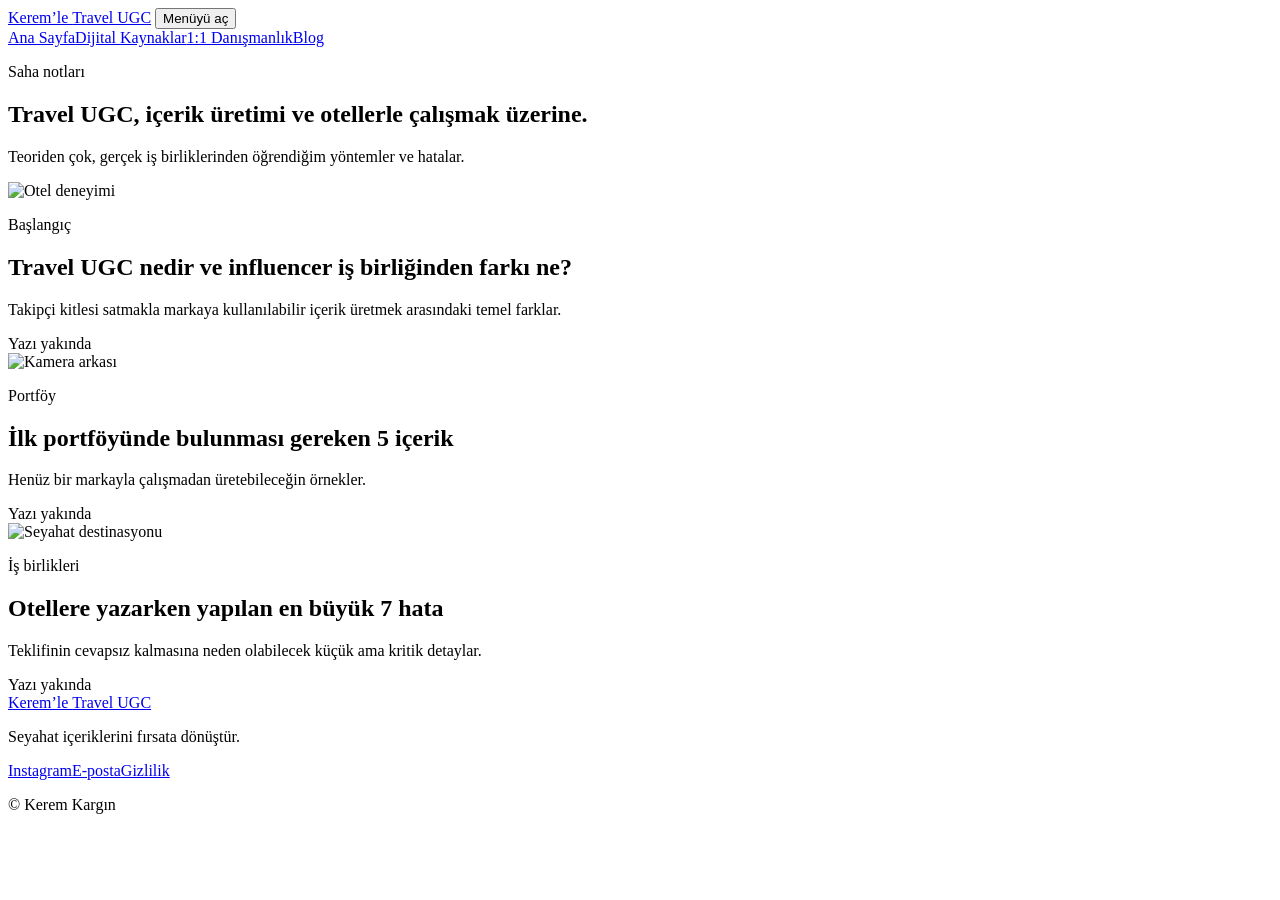
==== blog.html @ 32f386ed "Site: blog.html ekle" ====
<!doctype html>
<html lang="tr">
<head>
  <meta charset="utf-8">
  <meta name="viewport" content="width=device-width, initial-scale=1">
  <meta name="description" content="Travel UGC, otel iş birlikleri ve seyahat içerik üreticiliği yazıları.">
  <title>Blog | Kerem'le Travel UGC</title>
  <link rel="stylesheet" href="assets/css/style.css">
  <script src="assets/js/site.js" defer></script>
</head>
<body>
  <header class="site-header">
    <a class="brand" href="index.html">Kerem’le <span>Travel UGC</span></a>
    <button class="menu-toggle" type="button" aria-expanded="false" aria-controls="site-nav"><span></span><span></span><span></span><span class="sr-only">Menüyü aç</span></button>
    <nav id="site-nav" class="site-nav">
      <a href="index.html">Ana Sayfa</a><a href="kaynaklar.html">Dijital Kaynaklar</a><a href="danismanlik.html">1:1 Danışmanlık</a><a class="active" href="blog.html">Blog</a>
    </nav>
  </header>
  <main>
    <section class="page-hero section-shell">
      <p class="eyebrow">Saha notları</p>
      <h1>Travel UGC, içerik üretimi ve otellerle çalışmak üzerine.</h1>
      <p>Teoriden çok, gerçek iş birliklerinden öğrendiğim yöntemler ve hatalar.</p>
    </section>
    <section class="blog-grid section-shell">
      <article class="post-card post-featured">
        <div class="post-image media-frame" data-placeholder="hotel-experience-1.jpg"><img src="assets/images/hotel-experience-1.jpg" alt="Otel deneyimi" onerror="handleImageError(this)"></div>
        <div><p class="card-label">Başlangıç</p><h2>Travel UGC nedir ve influencer iş birliğinden farkı ne?</h2><p>Takipçi kitlesi satmakla markaya kullanılabilir içerik üretmek arasındaki temel farklar.</p><span class="coming-soon">Yazı yakında</span></div>
      </article>
      <article class="post-card">
        <div class="post-image media-frame" data-placeholder="behind-scenes.jpg"><img src="assets/images/behind-scenes.jpg" alt="Kamera arkası" onerror="handleImageError(this)"></div>
        <div><p class="card-label">Portföy</p><h2>İlk portföyünde bulunması gereken 5 içerik</h2><p>Henüz bir markayla çalışmadan üretebileceğin örnekler.</p><span class="coming-soon">Yazı yakında</span></div>
      </article>
      <article class="post-card">
        <div class="post-image media-frame" data-placeholder="hotel-experience-2.jpg"><img src="assets/images/hotel-experience-2.jpg" alt="Seyahat destinasyonu" onerror="handleImageError(this)"></div>
        <div><p class="card-label">İş birlikleri</p><h2>Otellere yazarken yapılan en büyük 7 hata</h2><p>Teklifinin cevapsız kalmasına neden olabilecek küçük ama kritik detaylar.</p><span class="coming-soon">Yazı yakında</span></div>
      </article>
    </section>
  </main>
  <footer class="site-footer">
    <div><a class="brand footer-brand" href="index.html">Kerem’le <span>Travel UGC</span></a><p>Seyahat içeriklerini fırsata dönüştür.</p></div>
    <div class="footer-links"><a href="https://www.instagram.com/keremletravelugc/" target="_blank" rel="noreferrer">Instagram</a><a href="mailto:keremletravelugc@gmail.com">E-posta</a><a href="gizlilik.html">Gizlilik</a></div>
    <p class="copyright">© <span data-current-year></span> Kerem Kargın</p>
  </footer>
</body>
</html>
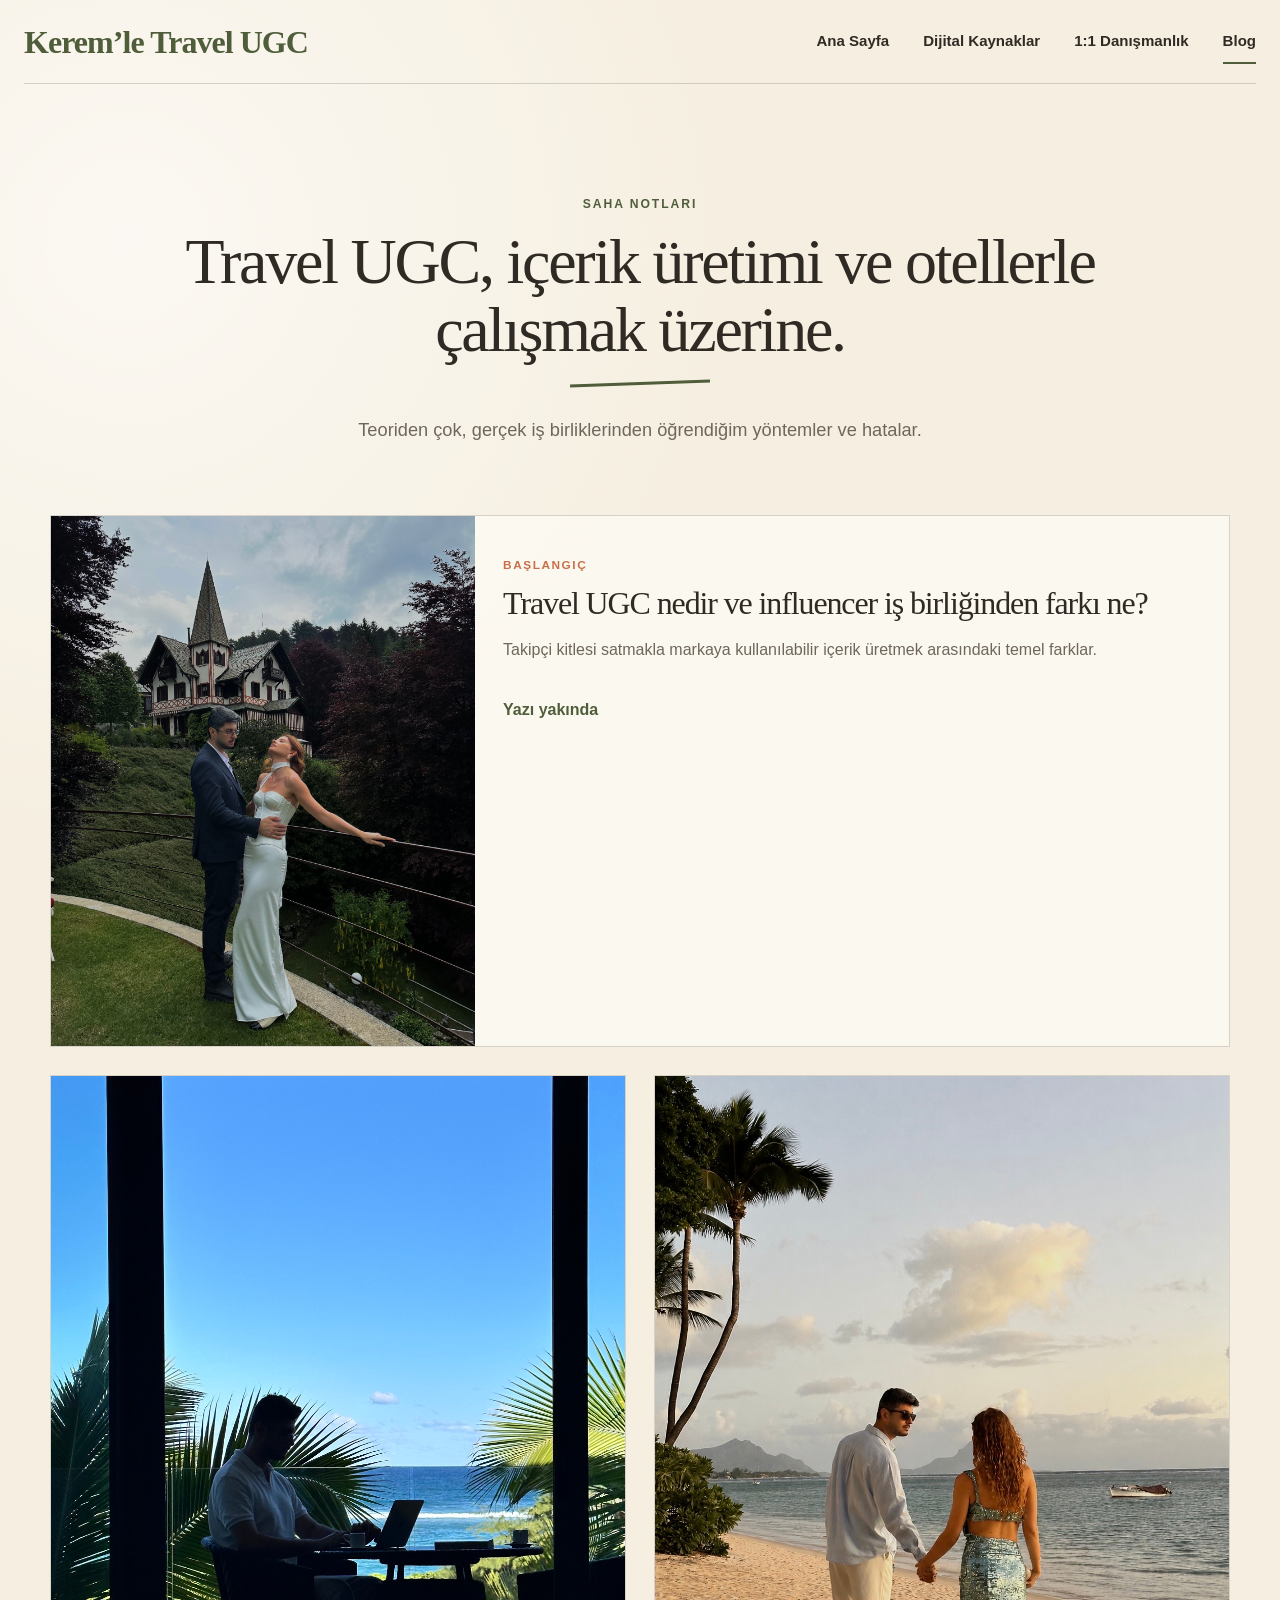
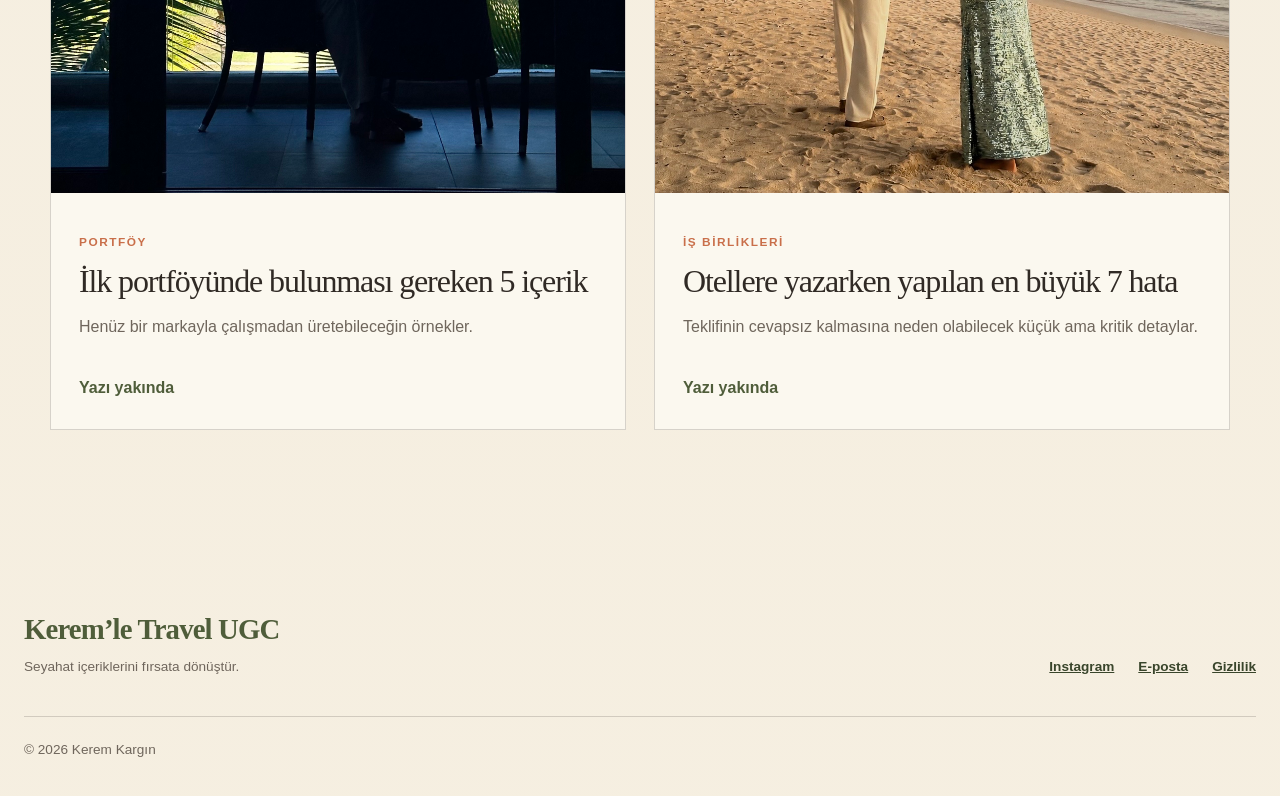
==== commit fb704f80: "JPEG görsel yollarını güncelle: blog.html" ====
--- a/blog.html
+++ b/blog.html
@@ -24,15 +24,15 @@
     </section>
     <section class="blog-grid section-shell">
       <article class="post-card post-featured">
-        <div class="post-image media-frame" data-placeholder="hotel-experience-1.jpg"><img src="assets/images/hotel-experience-1.jpg" alt="Otel deneyimi" onerror="handleImageError(this)"></div>
+        <div class="post-image media-frame" data-placeholder="hotel-experience-1.jpeg"><img src="assets/images/hotel-experience-1.jpeg" alt="Otel deneyimi" onerror="handleImageError(this)"></div>
         <div><p class="card-label">Başlangıç</p><h2>Travel UGC nedir ve influencer iş birliğinden farkı ne?</h2><p>Takipçi kitlesi satmakla markaya kullanılabilir içerik üretmek arasındaki temel farklar.</p><span class="coming-soon">Yazı yakında</span></div>
       </article>
       <article class="post-card">
-        <div class="post-image media-frame" data-placeholder="behind-scenes.jpg"><img src="assets/images/behind-scenes.jpg" alt="Kamera arkası" onerror="handleImageError(this)"></div>
+        <div class="post-image media-frame" data-placeholder="behind-scenes.jpeg"><img src="assets/images/behind-scenes.jpeg" alt="Kamera arkası" onerror="handleImageError(this)"></div>
         <div><p class="card-label">Portföy</p><h2>İlk portföyünde bulunması gereken 5 içerik</h2><p>Henüz bir markayla çalışmadan üretebileceğin örnekler.</p><span class="coming-soon">Yazı yakında</span></div>
       </article>
       <article class="post-card">
-        <div class="post-image media-frame" data-placeholder="hotel-experience-2.jpg"><img src="assets/images/hotel-experience-2.jpg" alt="Seyahat destinasyonu" onerror="handleImageError(this)"></div>
+        <div class="post-image media-frame" data-placeholder="hotel-experience-2.jpeg"><img src="assets/images/hotel-experience-2.jpeg" alt="Seyahat destinasyonu" onerror="handleImageError(this)"></div>
         <div><p class="card-label">İş birlikleri</p><h2>Otellere yazarken yapılan en büyük 7 hata</h2><p>Teklifinin cevapsız kalmasına neden olabilecek küçük ama kritik detaylar.</p><span class="coming-soon">Yazı yakında</span></div>
       </article>
     </section>
--- a/assets/css/style.css
+++ b/assets/css/style.css
@@ -0,0 +1,277 @@
+:root {
+  --cream: #f5eedf;
+  --warm-white: #fffdf8;
+  --sand: #e5d3b4;
+  --olive: #4f5d3a;
+  --olive-dark: #39452b;
+  --terracotta: #c96f4a;
+  --terracotta-dark: #a95031;
+  --espresso: #302a25;
+  --muted: #6f665c;
+  --line: rgba(48, 42, 37, 0.18);
+  --shadow: 0 24px 60px rgba(61, 47, 35, 0.16);
+  --serif: Georgia, "Times New Roman", serif;
+  --sans: Inter, ui-sans-serif, -apple-system, BlinkMacSystemFont, "Segoe UI", sans-serif;
+}
+
+* { box-sizing: border-box; }
+html { scroll-behavior: smooth; }
+body {
+  margin: 0;
+  color: var(--espresso);
+  background:
+    radial-gradient(circle at 10% 10%, rgba(255,255,255,.6), transparent 25%),
+    linear-gradient(rgba(245,238,223,.95), rgba(245,238,223,.95)),
+    repeating-linear-gradient(0deg, transparent 0 4px, rgba(80,65,45,.025) 5px);
+  font-family: var(--sans);
+  line-height: 1.65;
+}
+
+img { display: block; width: 100%; height: 100%; object-fit: cover; }
+a { color: inherit; }
+button, input { font: inherit; }
+.sr-only { position: absolute; width: 1px; height: 1px; padding: 0; margin: -1px; overflow: hidden; clip: rect(0,0,0,0); white-space: nowrap; border: 0; }
+.section-shell { width: min(1180px, calc(100% - 48px)); margin-inline: auto; }
+
+.site-header {
+  width: min(1320px, calc(100% - 48px));
+  min-height: 84px;
+  margin-inline: auto;
+  display: flex;
+  align-items: center;
+  justify-content: space-between;
+  border-bottom: 1px solid var(--line);
+  position: relative;
+  z-index: 20;
+}
+.brand {
+  text-decoration: none;
+  color: var(--olive);
+  font: 600 clamp(1.45rem, 2.5vw, 2.2rem)/1 var(--serif);
+  letter-spacing: -.03em;
+}
+.brand span { white-space: nowrap; }
+.site-nav { display: flex; align-items: center; gap: 34px; }
+.site-nav a { text-decoration: none; font-size: .94rem; font-weight: 600; position: relative; }
+.site-nav a::after { content: ""; position: absolute; left: 0; right: 100%; bottom: -10px; height: 2px; background: var(--olive); transition: right .2s ease; }
+.site-nav a:hover::after, .site-nav a.active::after { right: 0; }
+.menu-toggle { display: none; background: none; border: 0; padding: 8px; }
+.menu-toggle > span:not(.sr-only) { display: block; width: 25px; height: 2px; margin: 5px 0; background: var(--espresso); }
+
+.hero {
+  min-height: calc(100vh - 84px);
+  display: grid;
+  grid-template-columns: .9fr 1.1fr;
+  align-items: center;
+  gap: clamp(36px, 6vw, 86px);
+  padding-block: 72px 90px;
+}
+.eyebrow {
+  margin: 0 0 14px;
+  color: var(--olive);
+  font-size: .76rem;
+  font-weight: 800;
+  letter-spacing: .16em;
+  text-transform: uppercase;
+}
+h1, h2, h3 { font-family: var(--serif); line-height: 1.06; letter-spacing: -.035em; }
+h1 { margin: 0; font-size: clamp(3rem, 5.5vw, 5.6rem); font-weight: 500; }
+h2 { margin: 0; font-size: clamp(2.35rem, 4vw, 4.2rem); font-weight: 500; }
+h3 { font-size: 1.55rem; }
+.hero h1 { position: relative; }
+.hero h1::after { content: ""; display: block; width: 72%; height: 8px; margin-top: 15px; border-top: 4px solid var(--olive); border-radius: 50%; transform: rotate(-1deg); }
+.hero-lead { max-width: 620px; margin: 28px 0 0; color: var(--muted); font-size: clamp(1.05rem, 1.5vw, 1.25rem); }
+.hero-actions { display: flex; flex-wrap: wrap; gap: 16px; margin-top: 34px; }
+.button { min-height: 54px; padding: 14px 24px; border-radius: 8px; display: inline-flex; align-items: center; justify-content: center; gap: 18px; text-decoration: none; border: 1px solid transparent; font-weight: 750; cursor: pointer; transition: transform .18s ease, background .18s ease, color .18s ease; }
+.button:hover { transform: translateY(-2px); }
+.button-primary { background: var(--terracotta); color: white; }
+.button-primary:hover { background: var(--terracotta-dark); }
+.button-secondary { border-color: var(--olive); color: var(--olive-dark); }
+.button-secondary:hover { background: rgba(79,93,58,.08); }
+.proof-line { margin: 26px 0 0; color: var(--olive); font-weight: 700; }
+.proof-line span { display: inline-grid; place-items: center; width: 34px; height: 34px; border: 1px solid var(--olive); border-radius: 50%; margin-right: 8px; }
+
+.hero-visual { min-height: 630px; position: relative; }
+.photo-frame { background: var(--sand); padding: 12px; border: 1px solid rgba(48,42,37,.12); box-shadow: var(--shadow); }
+.photo-frame-hero { position: absolute; inset: 5% 2% 8% 4%; transform: rotate(-2.2deg); }
+.media-frame { position: relative; overflow: hidden; }
+.media-frame.is-placeholder::after {
+  content: attr(data-placeholder);
+  position: absolute;
+  inset: 0;
+  display: grid;
+  place-items: center;
+  padding: 30px;
+  text-align: center;
+  color: var(--olive-dark);
+  font-weight: 800;
+  letter-spacing: .05em;
+  background: linear-gradient(145deg, var(--sand), var(--cream));
+}
+.paper-note { position: absolute; z-index: 4; padding: 18px; font-family: "Segoe Print", "Bradley Hand", cursive; box-shadow: 0 14px 30px rgba(62,45,30,.2); transform: rotate(-4deg); }
+.paper-note-small { left: -4%; top: 6%; background: #e9dfc8; color: var(--muted); }
+.paper-note-orange { right: -3%; bottom: 3%; width: 210px; background: var(--terracotta); color: var(--espresso); transform: rotate(5deg); }
+.paper-note-orange strong { display: block; margin-bottom: 7px; font-family: var(--serif); font-size: 1.35rem; }
+.stamp { position: absolute; z-index: 5; left: 51%; bottom: 0; width: 146px; height: 116px; border-radius: 48% 42% 50% 45%; display: grid; place-items: center; text-align: center; color: var(--warm-white); background: var(--olive); font: 600 2rem/1 var(--serif); transform: rotate(-7deg); }
+.stamp small { display: block; font: 600 .72rem/1.25 var(--sans); }
+
+.intro { padding-block: 110px; text-align: center; }
+.intro h2::after, .page-hero h1::after { content: ""; display: block; width: 140px; border-top: 3px solid var(--olive); margin: 18px auto 0; transform: rotate(-2deg); }
+.feature-grid { display: grid; grid-template-columns: repeat(3, 1fr); gap: 22px; margin-top: 54px; text-align: left; }
+.feature-card, .resource-card { padding: 34px; background: rgba(255,253,248,.6); border: 1px solid var(--line); }
+.feature-card span { color: var(--terracotta); font: 600 1.1rem var(--serif); }
+.feature-card h3 { margin: 18px 0 10px; }
+.feature-card p, .resource-card p { margin: 0; color: var(--muted); }
+
+.story { padding-block: 90px 130px; display: grid; grid-template-columns: 1fr 1fr; gap: clamp(50px, 8vw, 110px); align-items: center; }
+.story-collage { min-height: 650px; position: relative; }
+.story-collage .portrait { position: absolute; inset: 0 18% 5% 0; transform: rotate(-3deg); }
+.story-small { position: absolute; z-index: 3; width: 48%; height: 44%; right: 0; bottom: 0; transform: rotate(5deg); }
+.story-copy > p:not(.eyebrow) { color: var(--muted); font-size: 1.05rem; }
+.metric-row { display: grid; grid-template-columns: repeat(3, 1fr); gap: 12px; margin-top: 34px; padding-top: 24px; border-top: 1px solid var(--line); }
+.metric-row strong { display: block; color: var(--olive); font: 600 2.25rem var(--serif); }
+.metric-row span { font-size: .8rem; color: var(--muted); }
+
+.guide-callout { margin-bottom: 130px; padding: clamp(34px, 6vw, 70px); display: grid; grid-template-columns: .7fr 1.3fr; align-items: center; gap: clamp(38px, 7vw, 90px); background: var(--olive); color: var(--warm-white); }
+.guide-cover { aspect-ratio: 4/5; transform: rotate(-3deg); background: var(--sand); }
+.guide-copy .eyebrow { color: var(--sand); }
+.guide-copy p { color: rgba(255,255,255,.76); }
+.check-list { list-style: none; padding: 0; margin: 26px 0 32px; }
+.check-list li { padding: 10px 0 10px 30px; border-bottom: 1px solid rgba(255,255,255,.16); position: relative; }
+.check-list li::before { content: "✓"; position: absolute; left: 0; color: var(--sand); }
+
+.journal-strip { padding-block: 64px; background: var(--sand); border-block: 1px solid var(--line); }
+.journal-inner { display: flex; justify-content: space-between; gap: 30px; align-items: flex-end; }
+.journal-inner h2 { max-width: 760px; font-size: clamp(2rem, 3.6vw, 3.6rem); }
+.text-link { color: var(--olive-dark); font-weight: 800; text-decoration-thickness: 2px; text-underline-offset: 7px; white-space: nowrap; }
+
+.page-hero { padding-block: 110px 70px; text-align: center; max-width: 970px; }
+.page-hero h1 { font-size: clamp(3rem, 5vw, 5.2rem); }
+.page-hero > p:last-child { max-width: 720px; margin: 30px auto 0; color: var(--muted); font-size: 1.14rem; }
+.resource-grid { padding-bottom: 130px; display: grid; grid-template-columns: repeat(2, 1fr); gap: 24px; }
+.resource-card { min-height: 300px; display: flex; flex-direction: column; align-items: flex-start; }
+.resource-card.featured { background: var(--olive); color: white; }
+.resource-card h2 { margin: 10px 0 18px; font-size: 2.35rem; }
+.resource-card .button { margin-top: auto; }
+.resource-card.featured p { color: rgba(255,255,255,.75); }
+.card-label { color: var(--terracotta) !important; font-size: .74rem; font-weight: 800; letter-spacing: .13em; text-transform: uppercase; }
+
+.consultation-hero { max-width: 1180px; display: grid; grid-template-columns: 1.1fr .9fr; text-align: left; gap: 80px; align-items: center; }
+.consultation-hero h1::after { margin-left: 0; }
+.consultation-hero > div:first-child > p:not(.eyebrow) { color: var(--muted); font-size: 1.1rem; }
+.consultation-photo { height: 620px; transform: rotate(2deg); }
+.consultation-details { padding-block: 90px 130px; display: grid; grid-template-columns: .8fr 1.2fr; gap: 90px; }
+.detail-list article { display: grid; grid-template-columns: 50px 1fr; gap: 18px; padding-block: 24px; border-bottom: 1px solid var(--line); }
+.detail-list article > span { color: var(--terracotta); font: 600 1.2rem var(--serif); }
+.detail-list h3 { margin: 0 0 8px; }
+.detail-list p { margin: 0; color: var(--muted); }
+
+.blog-grid { padding-bottom: 130px; display: grid; grid-template-columns: repeat(2, 1fr); gap: 28px; }
+.post-card { background: rgba(255,253,248,.64); border: 1px solid var(--line); }
+.post-card > div:last-child { padding: 28px; }
+.post-card h2 { margin: 10px 0 14px; font-size: 2rem; }
+.post-card p { color: var(--muted); }
+.post-image { aspect-ratio: 4/5; box-shadow: none; padding: 0; }
+.post-image img { object-position: center; }
+.post-featured { grid-column: span 2; display: grid; grid-template-columns: .72fr 1.28fr; }
+.post-featured .post-image { aspect-ratio: 4/5; min-height: 0; }
+.coming-soon { display: inline-block; margin-top: 18px; color: var(--olive); font-weight: 800; }
+
+.lead-magnet { padding-block: 100px 130px; display: grid; grid-template-columns: .75fr 1.25fr; gap: clamp(50px, 8vw, 110px); align-items: center; }
+.lead-magnet h1 { font-size: clamp(3rem, 5vw, 5rem); }
+.lead-magnet > div:last-child > p:not(.eyebrow) { color: var(--muted); }
+.waitlist-form { max-width: 560px; margin-top: 34px; display: grid; gap: 9px; }
+.waitlist-form label { font-size: .82rem; font-weight: 800; margin-top: 8px; }
+.waitlist-form input { min-height: 54px; padding: 12px 16px; border: 1px solid var(--line); border-radius: 6px; background: var(--warm-white); color: var(--espresso); }
+.waitlist-form .button { margin-top: 14px; }
+.form-note, .form-status { margin: 8px 0 0; font-size: .8rem; color: var(--muted); }
+.form-status { color: var(--olive-dark); font-weight: 700; }
+
+.legal-page { min-height: 70vh; padding-block: 100px; max-width: 850px; }
+.legal-page h1 { font-size: clamp(3rem, 5vw, 5rem); }
+.legal-page h2 { margin-top: 50px; font-size: 2rem; }
+.legal-page p { color: var(--muted); }
+
+.site-footer {
+  width: min(1320px, calc(100% - 48px));
+  margin-inline: auto;
+  padding-block: 55px 35px;
+  display: grid;
+  grid-template-columns: 1fr auto;
+  gap: 30px;
+  align-items: end;
+}
+.footer-brand { font-size: 1.8rem; }
+.site-footer p { margin: 8px 0 0; color: var(--muted); font-size: .85rem; }
+.footer-links { display: flex; gap: 24px; }
+.footer-links a { color: var(--olive-dark); font-size: .85rem; font-weight: 700; }
+.copyright { grid-column: 1/-1; padding-top: 22px; border-top: 1px solid var(--line); }
+
+@media (max-width: 900px) {
+  .site-header { min-height: 72px; }
+  .menu-toggle { display: block; }
+  .site-nav {
+    display: none;
+    position: absolute;
+    top: 72px;
+    left: 0;
+    right: 0;
+    padding: 18px;
+    align-items: stretch;
+    flex-direction: column;
+    gap: 6px;
+    background: var(--cream);
+    border: 1px solid var(--line);
+    box-shadow: var(--shadow);
+  }
+  .site-nav.open { display: flex; }
+  .site-nav a { padding: 12px; }
+  .site-nav a::after { display: none; }
+  .hero, .story, .guide-callout, .consultation-hero, .consultation-details, .lead-magnet { grid-template-columns: 1fr; }
+  .hero { padding-top: 55px; }
+  .hero-visual { min-height: 560px; }
+  .feature-grid { grid-template-columns: 1fr; }
+  .story-collage { min-height: 580px; }
+  .guide-callout { margin-inline: 24px; width: auto; }
+  .guide-cover { max-width: 420px; margin-inline: auto; }
+  .journal-inner { align-items: flex-start; flex-direction: column; }
+  .consultation-hero { gap: 50px; }
+  .consultation-photo { height: 520px; }
+  .consultation-details { gap: 40px; }
+  .post-featured { display: block; }
+}
+
+@media (max-width: 640px) {
+  .section-shell, .site-header, .site-footer { width: min(100% - 30px, 1180px); }
+  .brand { font-size: 1.38rem; }
+  .brand span { display: block; font-size: .74em; margin-top: 4px; }
+  h1 { font-size: clamp(2.7rem, 13vw, 4rem); }
+  .hero { min-height: auto; padding-block: 48px 70px; }
+  .hero-actions { align-items: stretch; flex-direction: column; }
+  .button { width: 100%; }
+  .hero-visual { min-height: 430px; margin-top: 20px; }
+  .photo-frame-hero { inset: 5% 1% 8% 1%; }
+  .paper-note-small { display: none; }
+  .paper-note-orange { right: -2%; width: 160px; padding: 12px; font-size: .78rem; }
+  .stamp { width: 110px; height: 88px; left: 8%; font-size: 1.5rem; }
+  .intro { padding-block: 80px; }
+  .feature-card { padding: 26px; }
+  .story { padding-block: 70px 90px; }
+  .story-collage { min-height: 460px; }
+  .metric-row { grid-template-columns: 1fr; }
+  .guide-callout { padding: 30px 22px; margin-bottom: 80px; }
+  .page-hero { padding-block: 75px 50px; }
+  .page-hero h1, .lead-magnet h1 { font-size: clamp(2.7rem, 12vw, 4rem); }
+  .resource-grid, .blog-grid { grid-template-columns: 1fr; }
+  .post-featured { grid-column: auto; }
+  .post-featured .post-image { min-height: 0; }
+  .consultation-photo { height: 430px; }
+  .lead-magnet { padding-block: 70px 90px; }
+  .site-footer { grid-template-columns: 1fr; align-items: start; }
+  .footer-links { flex-wrap: wrap; }
+}
+
+@media (prefers-reduced-motion: reduce) {
+  html { scroll-behavior: auto; }
+  *, *::before, *::after { transition-duration: .01ms !important; animation-duration: .01ms !important; animation-iteration-count: 1 !important; }
+}
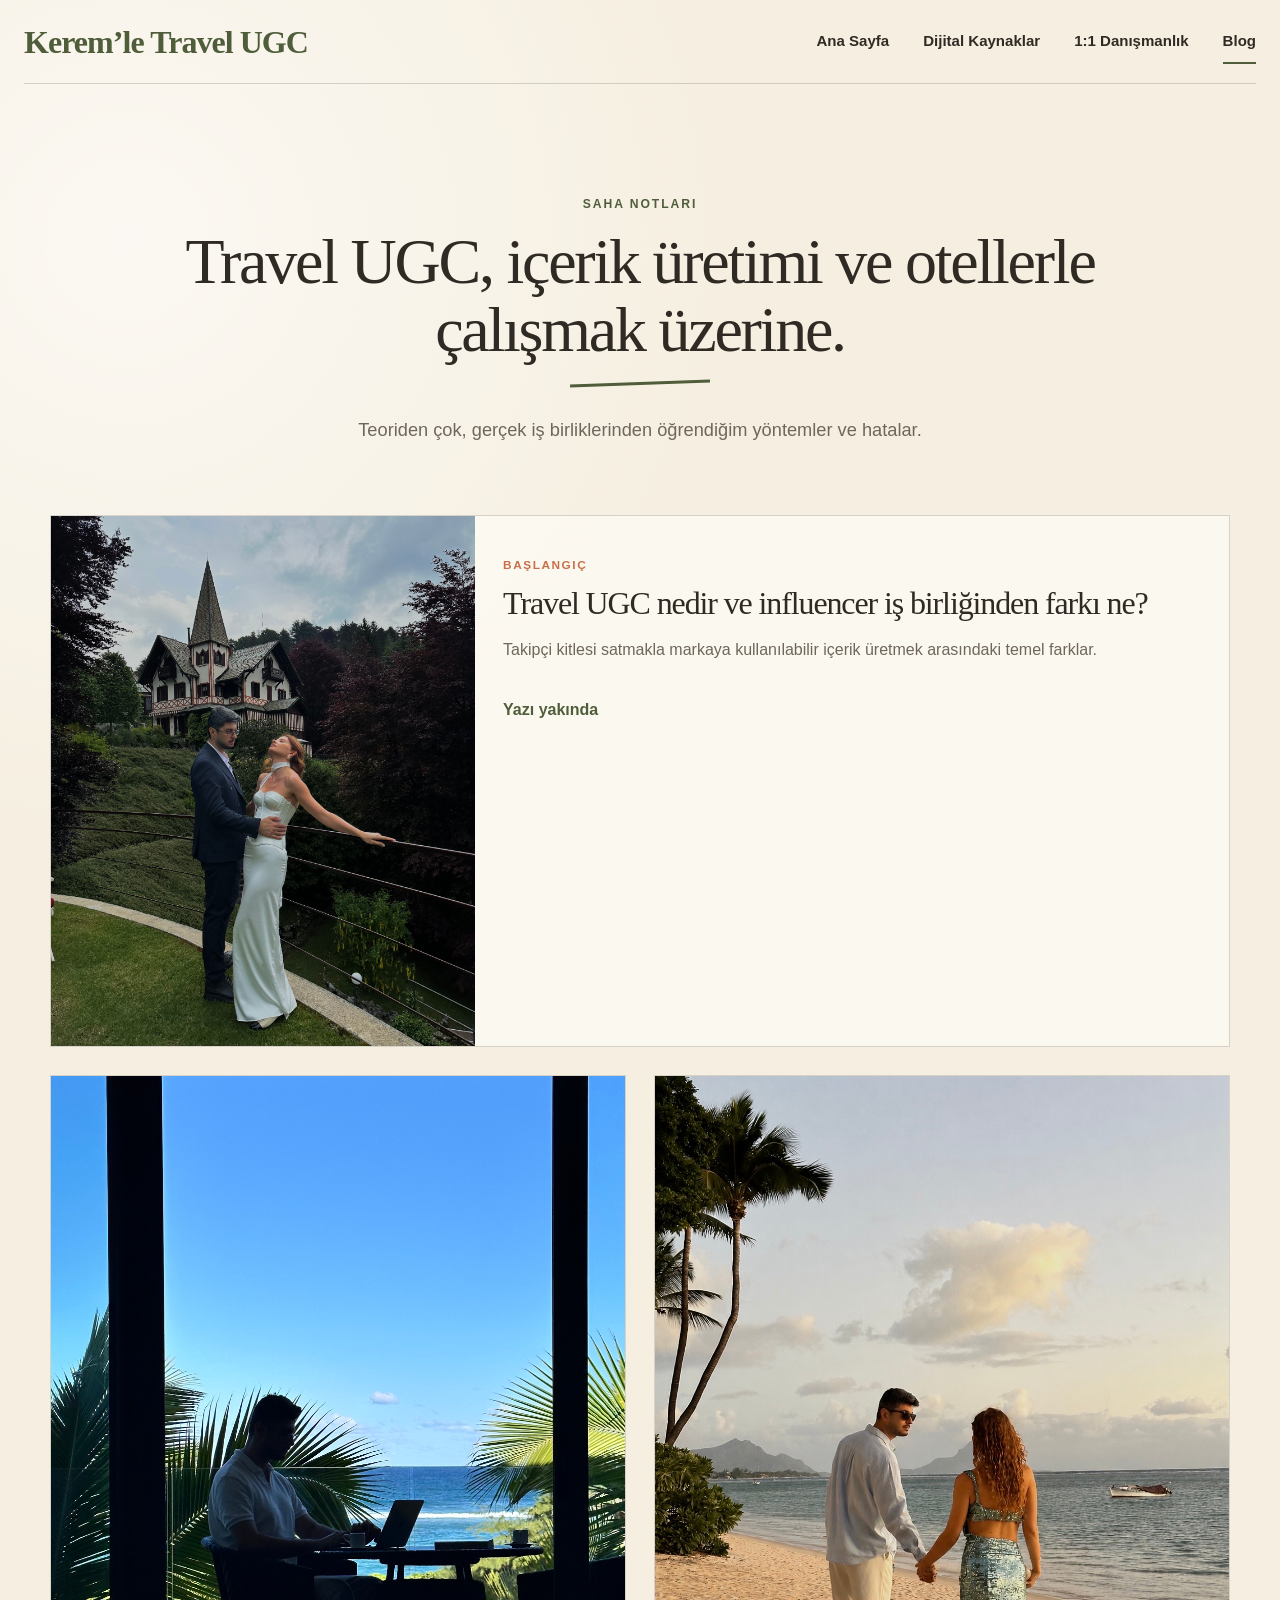
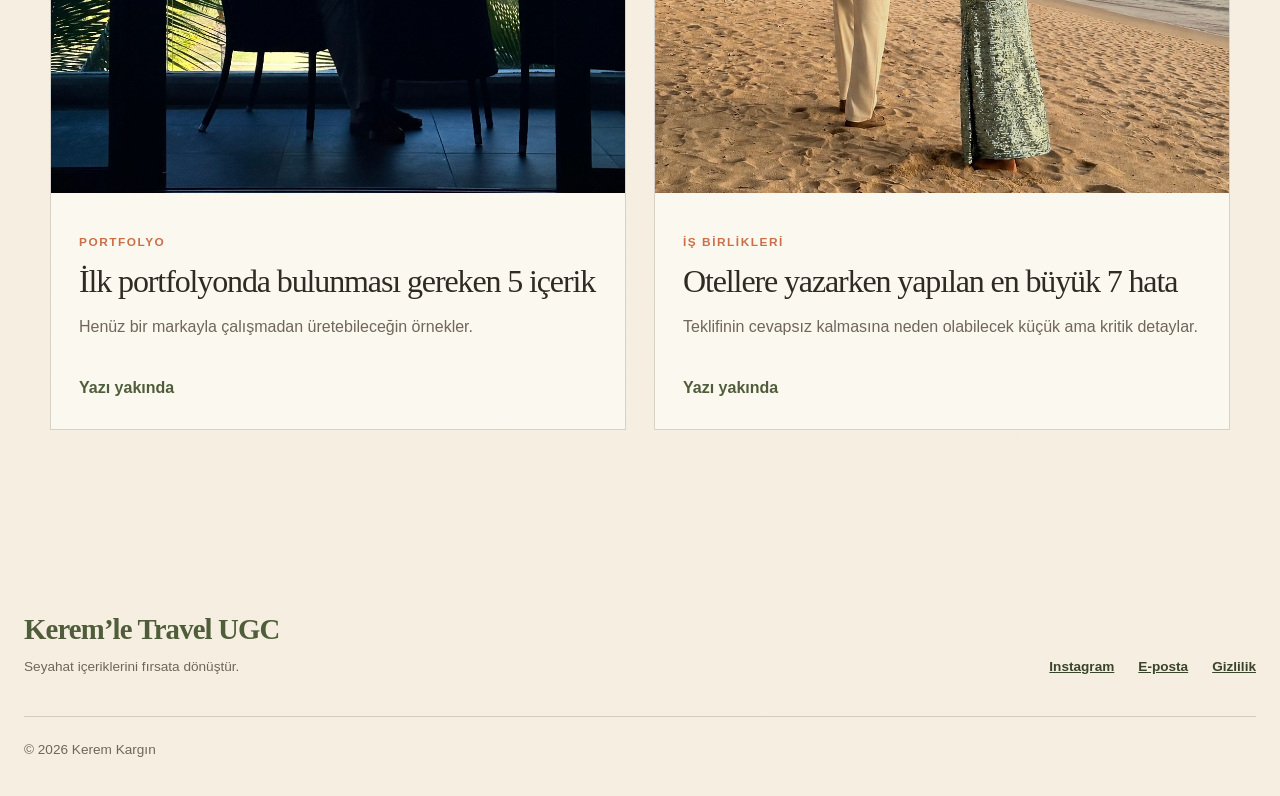
==== commit 1a6752b6: "Portföy ifadelerini portfolyo olarak güncelle" ====
--- a/blog.html
+++ b/blog.html
@@ -29,7 +29,7 @@
       </article>
       <article class="post-card">
         <div class="post-image media-frame" data-placeholder="behind-scenes.jpeg"><img src="assets/images/behind-scenes.jpeg" alt="Kamera arkası" onerror="handleImageError(this)"></div>
-        <div><p class="card-label">Portföy</p><h2>İlk portföyünde bulunması gereken 5 içerik</h2><p>Henüz bir markayla çalışmadan üretebileceğin örnekler.</p><span class="coming-soon">Yazı yakında</span></div>
+        <div><p class="card-label">Portfolyo</p><h2>İlk portfolyonda bulunması gereken 5 içerik</h2><p>Henüz bir markayla çalışmadan üretebileceğin örnekler.</p><span class="coming-soon">Yazı yakında</span></div>
       </article>
       <article class="post-card">
         <div class="post-image media-frame" data-placeholder="hotel-experience-2.jpeg"><img src="assets/images/hotel-experience-2.jpeg" alt="Seyahat destinasyonu" onerror="handleImageError(this)"></div>
--- a/assets/css/style.css
+++ b/assets/css/style.css
@@ -180,12 +180,66 @@
 .lead-magnet { padding-block: 100px 130px; display: grid; grid-template-columns: .75fr 1.25fr; gap: clamp(50px, 8vw, 110px); align-items: center; }
 .lead-magnet h1 { font-size: clamp(3rem, 5vw, 5rem); }
 .lead-magnet > div:last-child > p:not(.eyebrow) { color: var(--muted); }
-.waitlist-form { max-width: 560px; margin-top: 34px; display: grid; gap: 9px; }
-.waitlist-form label { font-size: .82rem; font-weight: 800; margin-top: 8px; }
-.waitlist-form input { min-height: 54px; padding: 12px 16px; border: 1px solid var(--line); border-radius: 6px; background: var(--warm-white); color: var(--espresso); }
-.waitlist-form .button { margin-top: 14px; }
-.form-note, .form-status { margin: 8px 0 0; font-size: .8rem; color: var(--muted); }
-.form-status { color: var(--olive-dark); font-weight: 700; }
+.mailerlite-form-shell { max-width: 580px; margin-top: 34px; }
+.mailerlite-form-shell .ml-form-embedContainer { margin: 0 !important; }
+.mailerlite-form-shell .ml-form-embedWrapper {
+  width: 100% !important;
+  max-width: none !important;
+  background: transparent !important;
+  border: 0 !important;
+  border-radius: 0 !important;
+}
+.mailerlite-form-shell .ml-form-embedBody,
+.mailerlite-form-shell .ml-form-successBody { padding: 0 !important; }
+.mailerlite-form-shell .ml-form-embedContent { margin-bottom: 12px !important; }
+.mailerlite-form-shell .ml-form-embedContent:empty { display: none !important; }
+.mailerlite-form-shell .ml-form-fieldRow input {
+  min-height: 56px !important;
+  padding: 14px 16px !important;
+  color: var(--espresso) !important;
+  background: var(--warm-white) !important;
+  border: 1px solid #d8c8ad !important;
+  border-radius: 7px !important;
+  font-family: var(--sans) !important;
+  font-size: 1rem !important;
+}
+.mailerlite-form-shell .ml-form-embedSubmit button.primary {
+  min-height: 56px !important;
+  padding: 14px 22px !important;
+  color: #fff !important;
+  background: var(--terracotta) !important;
+  border-radius: 7px !important;
+  font-family: var(--sans) !important;
+  font-size: .96rem !important;
+  font-weight: 750 !important;
+  transition: transform .18s ease, background .18s ease !important;
+}
+.mailerlite-form-shell .ml-form-embedSubmit button.primary:hover {
+  background: var(--terracotta-dark) !important;
+  transform: translateY(-2px);
+}
+.mailerlite-form-shell .ml-form-checkboxRow,
+.mailerlite-form-shell .ml-form-embedPermissions { color: var(--muted) !important; }
+.mailerlite-form-shell .ml-form-checkboxRow p,
+.mailerlite-form-shell .ml-form-embedPermissions p {
+  color: var(--muted) !important;
+  font-family: var(--sans) !important;
+  font-size: .78rem !important;
+  line-height: 1.55 !important;
+}
+.mailerlite-form-shell .ml-form-embedPermissions a {
+  color: var(--olive-dark) !important;
+  text-underline-offset: 3px;
+}
+.mailerlite-form-shell .ml-form-successContent h4 {
+  color: var(--olive-dark) !important;
+  font-family: var(--serif) !important;
+  font-size: 2rem !important;
+}
+.mailerlite-form-shell .ml-form-successContent p {
+  color: var(--muted) !important;
+  font-family: var(--sans) !important;
+}
 
 .legal-page { min-height: 70vh; padding-block: 100px; max-width: 850px; }
 .legal-page h1 { font-size: clamp(3rem, 5vw, 5rem); }
